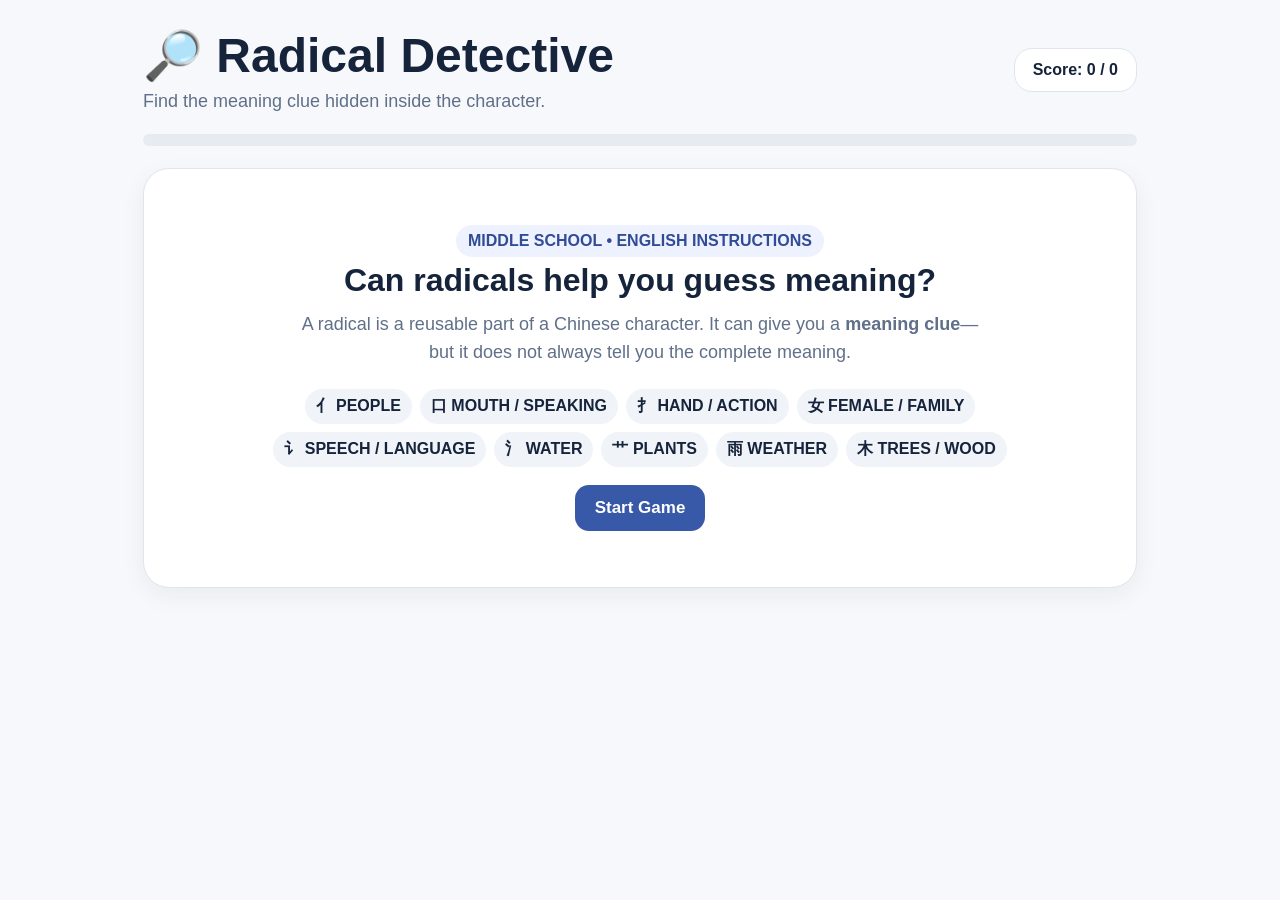
==== index.html @ db8bb7b8 "Add files via upload" ====
<!doctype html>
<html lang="en">
<head>
<meta charset="utf-8" />
<meta name="viewport" content="width=device-width,initial-scale=1" />
<title>Radical Detective: Find the Meaning Clue</title>
<style>
:root{--bg:#f7f8fb;--card:#fff;--ink:#15233b;--muted:#607089;--line:#dfe5ee;--accent:#3859a8;--good:#218c5b;--bad:#c54a4a;--gold:#d99000}
*{box-sizing:border-box} body{margin:0;font-family:Inter,"Noto Sans",Arial,sans-serif;background:var(--bg);color:var(--ink)}
.app{max-width:1050px;margin:auto;padding:28px}.top{display:flex;justify-content:space-between;gap:20px;align-items:center}.title{font-size:clamp(28px,4vw,48px);font-weight:900;margin:0}.sub{font-size:18px;color:var(--muted);margin:7px 0 0}.score{background:white;border:1px solid var(--line);border-radius:18px;padding:12px 18px;font-weight:800;white-space:nowrap}.bar{height:12px;background:#e6eaf1;border-radius:99px;margin:22px 0;overflow:hidden}.bar>div{height:100%;background:var(--accent);width:0;transition:.3s}.panel{background:var(--card);border:1px solid var(--line);border-radius:26px;padding:28px;box-shadow:0 8px 25px rgba(25,40,70,.06)}
.badge{display:inline-block;padding:7px 12px;border-radius:99px;background:#eef2ff;color:#304c96;font-weight:800}.prompt{font-size:24px;font-weight:800;margin:18px 0 8px}.radical{font-family:"Noto Sans CJK SC","PingFang SC","Microsoft YaHei",sans-serif;font-size:78px;font-weight:700;line-height:1}.meaning{font-size:24px;font-weight:900}.hint{font-size:17px;color:var(--muted);margin-top:8px}.choices{display:grid;grid-template-columns:repeat(2,1fr);gap:16px;margin-top:24px}.choice{background:#fff;border:2px solid var(--line);border-radius:20px;padding:18px;cursor:pointer;text-align:left;transition:.15s;min-height:118px}.choice:hover{transform:translateY(-2px);border-color:#9baad1}.hanzi{font-family:"Noto Sans CJK SC","PingFang SC","Microsoft YaHei",sans-serif;font-size:44px;font-weight:700}.eng{font-size:17px;color:var(--muted);margin-top:5px}.choice.correct{border-color:var(--good);background:#effaf4}.choice.wrong{border-color:var(--bad);background:#fff2f2}.feedback{min-height:74px;margin-top:18px;padding:15px 18px;border-radius:16px;background:#f4f6fa;font-size:18px;line-height:1.45}.actions{display:flex;justify-content:flex-end;margin-top:18px}.btn{border:0;border-radius:14px;padding:13px 20px;font-size:17px;font-weight:800;cursor:pointer;background:var(--accent);color:#fff}.btn:disabled{opacity:.4;cursor:not-allowed}.start{text-align:center;padding:28px}.start h2{font-size:32px;margin:5px}.start p{font-size:18px;color:var(--muted);line-height:1.55;max-width:700px;margin:12px auto 22px}.families{display:flex;flex-wrap:wrap;gap:8px;justify-content:center;margin:18px}.pill{background:#f0f3f8;padding:7px 11px;border-radius:99px;font-weight:700}.end{text-align:center}.end .big{font-size:64px;font-weight:900;color:var(--gold)}
@media(max-width:700px){.app{padding:14px}.top{align-items:flex-start;flex-direction:column}.choices{grid-template-columns:1fr}.panel{padding:20px}.radical{font-size:64px}}
</style>
</head>
<body><main class="app">
<div class="top"><div><h1 class="title">🔎 Radical Detective</h1><p class="sub">Find the meaning clue hidden inside the character.</p></div><div class="score" id="score">Score: 0 / 0</div></div>
<div class="bar"><div id="progress"></div></div>
<section class="panel" id="game"></section>
</main>
<script>
const families = [
 {r:'亻',name:'person radical',meaning:'PEOPLE',clue:'often connected with people', examples:[['你','you'],['他','he'],['们','plural marker']]},
 {r:'口',name:'mouth radical',meaning:'MOUTH / SPEAKING',clue:'often connected with the mouth, eating, drinking or speaking', examples:[['吃','eat'],['喝','drink'],['唱','sing'],['吗','question particle']]},
 {r:'扌',name:'hand radical',meaning:'HAND / ACTION',clue:'often connected with actions done by hand', examples:[['打','hit / play'],['拉','pull'],['找','look for']]},
 {r:'女',name:'woman radical',meaning:'FEMALE / FAMILY',clue:'often connected with women or female family members', examples:[['妈','mom'],['她','she'],['姐','older sister']]},
 {r:'讠',name:'speech radical',meaning:'SPEECH / LANGUAGE',clue:'often connected with speaking, words or language', examples:[['说','say / speak'],['话','speech / words'],['语','language']]},
 {r:'氵',name:'water radical',meaning:'WATER',clue:'often connected with water or liquids', examples:[['河','river'],['海','sea'],['洗','wash']]},
 {r:'艹',name:'grass radical',meaning:'PLANTS',clue:'often connected with plants or grass', examples:[['花','flower'],['草','grass'],['茶','tea']]},
 {r:'雨',name:'rain radical',meaning:'WEATHER',clue:'often connected with rain or weather', examples:[['雪','snow'],['雷','thunder'],['雾','fog']]},
 {r:'木',name:'wood radical',meaning:'TREES / WOOD',clue:'often connected with trees or wood', examples:[['林','forest'],['森','dense forest'],['树','tree']]},
 {r:'日',name:'sun radical',meaning:'SUN / DAY / TIME',clue:'often connected with the sun, day, light or time', examples:[['明','bright'],['晴','clear / sunny'],['春','spring']]},
 {r:'月',name:'body component (肉月旁)',meaning:'BODY',clue:'in many body characters, this shape comes from 肉 (flesh)', examples:[['脸','face'],['腿','leg'],['脚','foot']]},
 {r:'宀',name:'roof radical',meaning:'HOME / ROOF',clue:'often connected with a house, room or shelter', examples:[['家','home'],['室','room'],['安','safe / peaceful']]},
 {r:'门',name:'door radical',meaning:'DOOR / SPACE',clue:'often connected with doors, rooms or enclosed spaces', examples:[['问','ask'],['间','room / between'],['闻','hear / smell']]},
 {r:'目',name:'eye radical',meaning:'EYES / SEEING',clue:'often connected with eyes or seeing', examples:[['眼','eye'],['睛','eyeball / eye'],['盯','stare']]},
 {r:'衤',name:'clothing radical',meaning:'CLOTHING',clue:'often connected with clothes or dressing', examples:[['衬','lining; in 衬衫 shirt'],['裤','trousers'],['袖','sleeve']]},
 {r:'礻',name:'spirit radical',meaning:'RITUAL / BLESSING',clue:'often connected with ritual, worship or blessing', examples:[['礼','ritual / courtesy'],['祝','wish / bless'],['福','good fortune']]},
 {r:'纟',name:'silk radical',meaning:'THREAD / TEXTILE',clue:'often connected with thread, silk, textiles or connection', examples:[['红','red'],['线','line / thread'],['纸','paper']]}
];
let questions=[]; let i=0, correct=0, answered=false;
const $=s=>document.querySelector(s);
function shuffle(a){return [...a].sort(()=>Math.random()-.5)}
function makeQuestions(){
 let q=[];
 families.forEach(f=>{
   const right=f.examples[Math.floor(Math.random()*f.examples.length)];
   const wrong=shuffle(families.filter(x=>x!==f)).slice(0,3).map(x=>x.examples[Math.floor(Math.random()*x.examples.length)]);
   q.push({type:'find',f,right,opts:shuffle([right,...wrong])});
 });
 return shuffle(q).slice(0,12);
}
function start(){questions=makeQuestions();i=0;correct=0;render()}
function intro(){
 $('#game').innerHTML=`<div class="start"><span class="badge">MIDDLE SCHOOL • ENGLISH INSTRUCTIONS</span><h2>Can radicals help you guess meaning?</h2><p>A radical is a reusable part of a Chinese character. It can give you a <b>meaning clue</b>—but it does not always tell you the complete meaning.</p><div class="families">${families.slice(0,9).map(f=>`<span class="pill"><b>${f.r}</b> ${f.meaning}</span>`).join('')}</div><button class="btn" onclick="start()">Start Game</button></div>`;
 $('#score').textContent='Score: 0 / 0'; $('#progress').style.width='0%';
}
function render(){answered=false; const q=questions[i]; $('#progress').style.width=`${i/questions.length*100}%`; $('#score').textContent=`Score: ${correct} / ${i}`;
 $('#game').innerHTML=`<span class="badge">Question ${i+1} of ${questions.length}</span><div class="prompt">Which character is most likely related to this meaning clue?</div><div style="display:flex;gap:22px;align-items:center;margin-top:18px"><div class="radical">${q.f.r}</div><div><div class="meaning">${q.f.meaning}</div><div class="hint">${q.f.name} • ${q.f.clue}</div></div></div><div class="choices">${q.opts.map((o,n)=>`<button class="choice" onclick="pick(${n})"><div class="hanzi">${o[0]}</div><div class="eng">${o[1]}</div></button>`).join('')}</div><div class="feedback" id="fb">Choose one character. Use the radical as your evidence.</div><div class="actions"><button class="btn" id="next" onclick="next()" disabled>Next →</button></div>`;
}
function pick(n){if(answered)return;answered=true; const q=questions[i], picked=q.opts[n], ok=picked[0]===q.right[0]; if(ok)correct++;
 document.querySelectorAll('.choice').forEach((b,j)=>{if(q.opts[j][0]===q.right[0])b.classList.add('correct'); else if(j===n)b.classList.add('wrong')});
 $('#fb').innerHTML= ok ? `✅ <b>Correct!</b> <span class="hanzi" style="font-size:28px">${q.right[0]}</span> contains <b>${q.f.r}</b>. This gives a clue about <b>${q.f.meaning.toLowerCase()}</b>.` : `💡 <b>Good try.</b> Look for <b>${q.f.r}</b>. The answer is <span class="hanzi" style="font-size:28px">${q.right[0]}</span> (${q.right[1]}). The radical gives us a meaning clue.`;
 $('#next').disabled=false; $('#score').textContent=`Score: ${correct} / ${i+1}`;
}
function next(){i++; if(i>=questions.length)return finish(); render()}
function finish(){ $('#progress').style.width='100%'; $('#game').innerHTML=`<div class="end"><span class="badge">MISSION COMPLETE</span><div class="big">${correct}/${questions.length}</div><h2>Radical Detective!</h2><p class="sub">Remember: a radical gives a <b>clue</b>, not the complete meaning.</p><p style="font-size:21px"><b>Look → Find the radical → Think about its meaning → Make a smart guess</b></p><button class="btn" onclick="start()">Play Again</button></div>` }
intro();
</script></body></html>
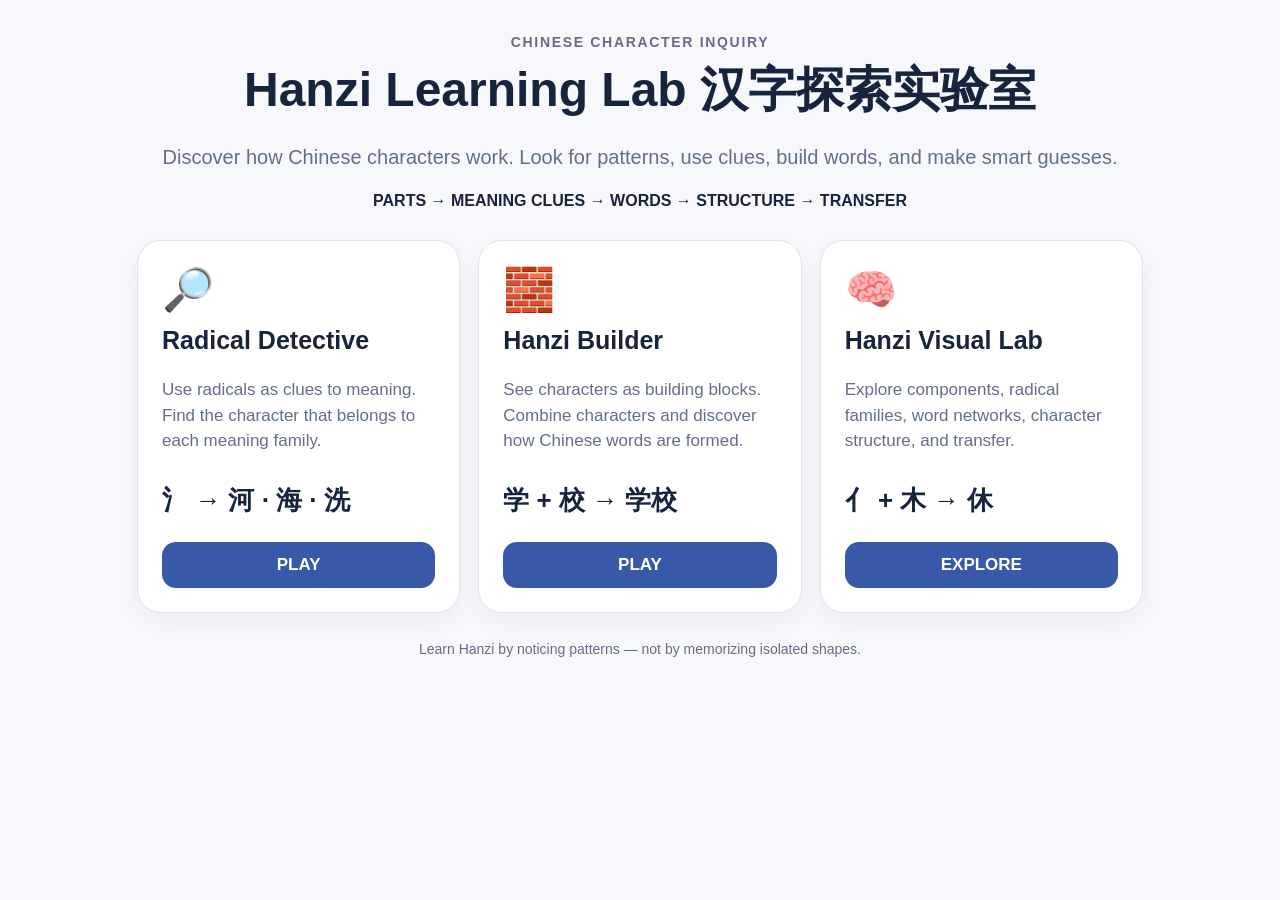
==== commit 77099476: "Add files via upload" ====
--- a/index.html
+++ b/index.html
@@ -1,68 +1,22 @@
 <!doctype html>
-<html lang="en">
-<head>
-<meta charset="utf-8" />
-<meta name="viewport" content="width=device-width,initial-scale=1" />
-<title>Radical Detective: Find the Meaning Clue</title>
+<html lang="en"><head><meta charset="utf-8"><meta name="viewport" content="width=device-width,initial-scale=1">
+<title>Hanzi Learning Lab</title>
 <style>
-:root{--bg:#f7f8fb;--card:#fff;--ink:#15233b;--muted:#607089;--line:#dfe5ee;--accent:#3859a8;--good:#218c5b;--bad:#c54a4a;--gold:#d99000}
-*{box-sizing:border-box} body{margin:0;font-family:Inter,"Noto Sans",Arial,sans-serif;background:var(--bg);color:var(--ink)}
-.app{max-width:1050px;margin:auto;padding:28px}.top{display:flex;justify-content:space-between;gap:20px;align-items:center}.title{font-size:clamp(28px,4vw,48px);font-weight:900;margin:0}.sub{font-size:18px;color:var(--muted);margin:7px 0 0}.score{background:white;border:1px solid var(--line);border-radius:18px;padding:12px 18px;font-weight:800;white-space:nowrap}.bar{height:12px;background:#e6eaf1;border-radius:99px;margin:22px 0;overflow:hidden}.bar>div{height:100%;background:var(--accent);width:0;transition:.3s}.panel{background:var(--card);border:1px solid var(--line);border-radius:26px;padding:28px;box-shadow:0 8px 25px rgba(25,40,70,.06)}
-.badge{display:inline-block;padding:7px 12px;border-radius:99px;background:#eef2ff;color:#304c96;font-weight:800}.prompt{font-size:24px;font-weight:800;margin:18px 0 8px}.radical{font-family:"Noto Sans CJK SC","PingFang SC","Microsoft YaHei",sans-serif;font-size:78px;font-weight:700;line-height:1}.meaning{font-size:24px;font-weight:900}.hint{font-size:17px;color:var(--muted);margin-top:8px}.choices{display:grid;grid-template-columns:repeat(2,1fr);gap:16px;margin-top:24px}.choice{background:#fff;border:2px solid var(--line);border-radius:20px;padding:18px;cursor:pointer;text-align:left;transition:.15s;min-height:118px}.choice:hover{transform:translateY(-2px);border-color:#9baad1}.hanzi{font-family:"Noto Sans CJK SC","PingFang SC","Microsoft YaHei",sans-serif;font-size:44px;font-weight:700}.eng{font-size:17px;color:var(--muted);margin-top:5px}.choice.correct{border-color:var(--good);background:#effaf4}.choice.wrong{border-color:var(--bad);background:#fff2f2}.feedback{min-height:74px;margin-top:18px;padding:15px 18px;border-radius:16px;background:#f4f6fa;font-size:18px;line-height:1.45}.actions{display:flex;justify-content:flex-end;margin-top:18px}.btn{border:0;border-radius:14px;padding:13px 20px;font-size:17px;font-weight:800;cursor:pointer;background:var(--accent);color:#fff}.btn:disabled{opacity:.4;cursor:not-allowed}.start{text-align:center;padding:28px}.start h2{font-size:32px;margin:5px}.start p{font-size:18px;color:var(--muted);line-height:1.55;max-width:700px;margin:12px auto 22px}.families{display:flex;flex-wrap:wrap;gap:8px;justify-content:center;margin:18px}.pill{background:#f0f3f8;padding:7px 11px;border-radius:99px;font-weight:700}.end{text-align:center}.end .big{font-size:64px;font-weight:900;color:var(--gold)}
-@media(max-width:700px){.app{padding:14px}.top{align-items:flex-start;flex-direction:column}.choices{grid-template-columns:1fr}.panel{padding:20px}.radical{font-size:64px}}
-</style>
-</head>
-<body><main class="app">
-<div class="top"><div><h1 class="title">🔎 Radical Detective</h1><p class="sub">Find the meaning clue hidden inside the character.</p></div><div class="score" id="score">Score: 0 / 0</div></div>
-<div class="bar"><div id="progress"></div></div>
-<section class="panel" id="game"></section>
-</main>
-<script>
-const families = [
- {r:'亻',name:'person radical',meaning:'PEOPLE',clue:'often connected with people', examples:[['你','you'],['他','he'],['们','plural marker']]},
- {r:'口',name:'mouth radical',meaning:'MOUTH / SPEAKING',clue:'often connected with the mouth, eating, drinking or speaking', examples:[['吃','eat'],['喝','drink'],['唱','sing'],['吗','question particle']]},
- {r:'扌',name:'hand radical',meaning:'HAND / ACTION',clue:'often connected with actions done by hand', examples:[['打','hit / play'],['拉','pull'],['找','look for']]},
- {r:'女',name:'woman radical',meaning:'FEMALE / FAMILY',clue:'often connected with women or female family members', examples:[['妈','mom'],['她','she'],['姐','older sister']]},
- {r:'讠',name:'speech radical',meaning:'SPEECH / LANGUAGE',clue:'often connected with speaking, words or language', examples:[['说','say / speak'],['话','speech / words'],['语','language']]},
- {r:'氵',name:'water radical',meaning:'WATER',clue:'often connected with water or liquids', examples:[['河','river'],['海','sea'],['洗','wash']]},
- {r:'艹',name:'grass radical',meaning:'PLANTS',clue:'often connected with plants or grass', examples:[['花','flower'],['草','grass'],['茶','tea']]},
- {r:'雨',name:'rain radical',meaning:'WEATHER',clue:'often connected with rain or weather', examples:[['雪','snow'],['雷','thunder'],['雾','fog']]},
- {r:'木',name:'wood radical',meaning:'TREES / WOOD',clue:'often connected with trees or wood', examples:[['林','forest'],['森','dense forest'],['树','tree']]},
- {r:'日',name:'sun radical',meaning:'SUN / DAY / TIME',clue:'often connected with the sun, day, light or time', examples:[['明','bright'],['晴','clear / sunny'],['春','spring']]},
- {r:'月',name:'body component (肉月旁)',meaning:'BODY',clue:'in many body characters, this shape comes from 肉 (flesh)', examples:[['脸','face'],['腿','leg'],['脚','foot']]},
- {r:'宀',name:'roof radical',meaning:'HOME / ROOF',clue:'often connected with a house, room or shelter', examples:[['家','home'],['室','room'],['安','safe / peaceful']]},
- {r:'门',name:'door radical',meaning:'DOOR / SPACE',clue:'often connected with doors, rooms or enclosed spaces', examples:[['问','ask'],['间','room / between'],['闻','hear / smell']]},
- {r:'目',name:'eye radical',meaning:'EYES / SEEING',clue:'often connected with eyes or seeing', examples:[['眼','eye'],['睛','eyeball / eye'],['盯','stare']]},
- {r:'衤',name:'clothing radical',meaning:'CLOTHING',clue:'often connected with clothes or dressing', examples:[['衬','lining; in 衬衫 shirt'],['裤','trousers'],['袖','sleeve']]},
- {r:'礻',name:'spirit radical',meaning:'RITUAL / BLESSING',clue:'often connected with ritual, worship or blessing', examples:[['礼','ritual / courtesy'],['祝','wish / bless'],['福','good fortune']]},
- {r:'纟',name:'silk radical',meaning:'THREAD / TEXTILE',clue:'often connected with thread, silk, textiles or connection', examples:[['红','red'],['线','line / thread'],['纸','paper']]}
-];
-let questions=[]; let i=0, correct=0, answered=false;
-const $=s=>document.querySelector(s);
-function shuffle(a){return [...a].sort(()=>Math.random()-.5)}
-function makeQuestions(){
- let q=[];
- families.forEach(f=>{
-   const right=f.examples[Math.floor(Math.random()*f.examples.length)];
-   const wrong=shuffle(families.filter(x=>x!==f)).slice(0,3).map(x=>x.examples[Math.floor(Math.random()*x.examples.length)]);
-   q.push({type:'find',f,right,opts:shuffle([right,...wrong])});
- });
- return shuffle(q).slice(0,12);
-}
-function start(){questions=makeQuestions();i=0;correct=0;render()}
-function intro(){
- $('#game').innerHTML=`<div class="start"><span class="badge">MIDDLE SCHOOL • ENGLISH INSTRUCTIONS</span><h2>Can radicals help you guess meaning?</h2><p>A radical is a reusable part of a Chinese character. It can give you a <b>meaning clue</b>—but it does not always tell you the complete meaning.</p><div class="families">${families.slice(0,9).map(f=>`<span class="pill"><b>${f.r}</b> ${f.meaning}</span>`).join('')}</div><button class="btn" onclick="start()">Start Game</button></div>`;
- $('#score').textContent='Score: 0 / 0'; $('#progress').style.width='0%';
-}
-function render(){answered=false; const q=questions[i]; $('#progress').style.width=`${i/questions.length*100}%`; $('#score').textContent=`Score: ${correct} / ${i}`;
- $('#game').innerHTML=`<span class="badge">Question ${i+1} of ${questions.length}</span><div class="prompt">Which character is most likely related to this meaning clue?</div><div style="display:flex;gap:22px;align-items:center;margin-top:18px"><div class="radical">${q.f.r}</div><div><div class="meaning">${q.f.meaning}</div><div class="hint">${q.f.name} • ${q.f.clue}</div></div></div><div class="choices">${q.opts.map((o,n)=>`<button class="choice" onclick="pick(${n})"><div class="hanzi">${o[0]}</div><div class="eng">${o[1]}</div></button>`).join('')}</div><div class="feedback" id="fb">Choose one character. Use the radical as your evidence.</div><div class="actions"><button class="btn" id="next" onclick="next()" disabled>Next →</button></div>`;
-}
-function pick(n){if(answered)return;answered=true; const q=questions[i], picked=q.opts[n], ok=picked[0]===q.right[0]; if(ok)correct++;
- document.querySelectorAll('.choice').forEach((b,j)=>{if(q.opts[j][0]===q.right[0])b.classList.add('correct'); else if(j===n)b.classList.add('wrong')});
- $('#fb').innerHTML= ok ? `✅ <b>Correct!</b> <span class="hanzi" style="font-size:28px">${q.right[0]}</span> contains <b>${q.f.r}</b>. This gives a clue about <b>${q.f.meaning.toLowerCase()}</b>.` : `💡 <b>Good try.</b> Look for <b>${q.f.r}</b>. The answer is <span class="hanzi" style="font-size:28px">${q.right[0]}</span> (${q.right[1]}). The radical gives us a meaning clue.`;
- $('#next').disabled=false; $('#score').textContent=`Score: ${correct} / ${i+1}`;
-}
-function next(){i++; if(i>=questions.length)return finish(); render()}
-function finish(){ $('#progress').style.width='100%'; $('#game').innerHTML=`<div class="end"><span class="badge">MISSION COMPLETE</span><div class="big">${correct}/${questions.length}</div><h2>Radical Detective!</h2><p class="sub">Remember: a radical gives a <b>clue</b>, not the complete meaning.</p><p style="font-size:21px"><b>Look → Find the radical → Think about its meaning → Make a smart guess</b></p><button class="btn" onclick="start()">Play Again</button></div>` }
-intro();
-</script></body></html>+*{box-sizing:border-box}body{margin:0;background:#f7f8fb;color:#17243d;font-family:Arial,"Noto Sans",sans-serif}
+.wrap{max-width:1050px;margin:auto;padding:34px 22px}.hero{text-align:center;margin-bottom:30px}
+.kicker{font-size:14px;font-weight:900;letter-spacing:.12em;color:#607089}.hero h1{font-size:48px;margin:8px 0}.cn{font-family:"PingFang SC","Microsoft YaHei",sans-serif}
+.hero p{font-size:20px;color:#607089;line-height:1.5}.path{font-weight:800;margin-top:14px}
+.grid{display:grid;grid-template-columns:repeat(3,1fr);gap:18px}.card{background:white;border:1px solid #dfe5ee;border-radius:24px;padding:24px;box-shadow:0 8px 24px #17243d0d;display:flex;flex-direction:column}
+.icon{font-size:42px}.card h2{font-size:25px;margin:12px 0 5px}.card p{color:#607089;font-size:17px;line-height:1.5;flex:1}.example{font-size:26px;font-weight:800;margin:12px 0}.btn{display:block;text-align:center;text-decoration:none;background:#3859a8;color:white;border-radius:14px;padding:13px 16px;font-size:17px;font-weight:900;margin-top:12px}
+.footer{text-align:center;color:#607089;margin-top:28px;font-size:14px}
+@media(max-width:800px){.grid{grid-template-columns:1fr}.hero h1{font-size:38px}}
+</style></head>
+<body><main class="wrap"><section class="hero"><div class="kicker">CHINESE CHARACTER INQUIRY</div>
+<h1>Hanzi Learning Lab <span class="cn">汉字探索实验室</span></h1>
+<p>Discover how Chinese characters work. Look for patterns, use clues, build words, and make smart guesses.</p>
+<div class="path">PARTS → MEANING CLUES → WORDS → STRUCTURE → TRANSFER</div></section>
+<section class="grid">
+<article class="card"><div class="icon">🔎</div><h2>Radical Detective</h2><p>Use radicals as clues to meaning. Find the character that belongs to each meaning family.</p><div class="example cn">氵 → 河 · 海 · 洗</div><a class="btn" href="radical-detective.html">PLAY</a></article>
+<article class="card"><div class="icon">🧱</div><h2>Hanzi Builder</h2><p>See characters as building blocks. Combine characters and discover how Chinese words are formed.</p><div class="example cn">学 + 校 → 学校</div><a class="btn" href="hanzi-builder.html">PLAY</a></article>
+<article class="card"><div class="icon">🧠</div><h2>Hanzi Visual Lab</h2><p>Explore components, radical families, word networks, character structure, and transfer.</p><div class="example cn">亻 + 木 → 休</div><a class="btn" href="hanzi-visual-lab.html">EXPLORE</a></article>
+</section><div class="footer">Learn Hanzi by noticing patterns — not by memorizing isolated shapes.</div></main></body></html>
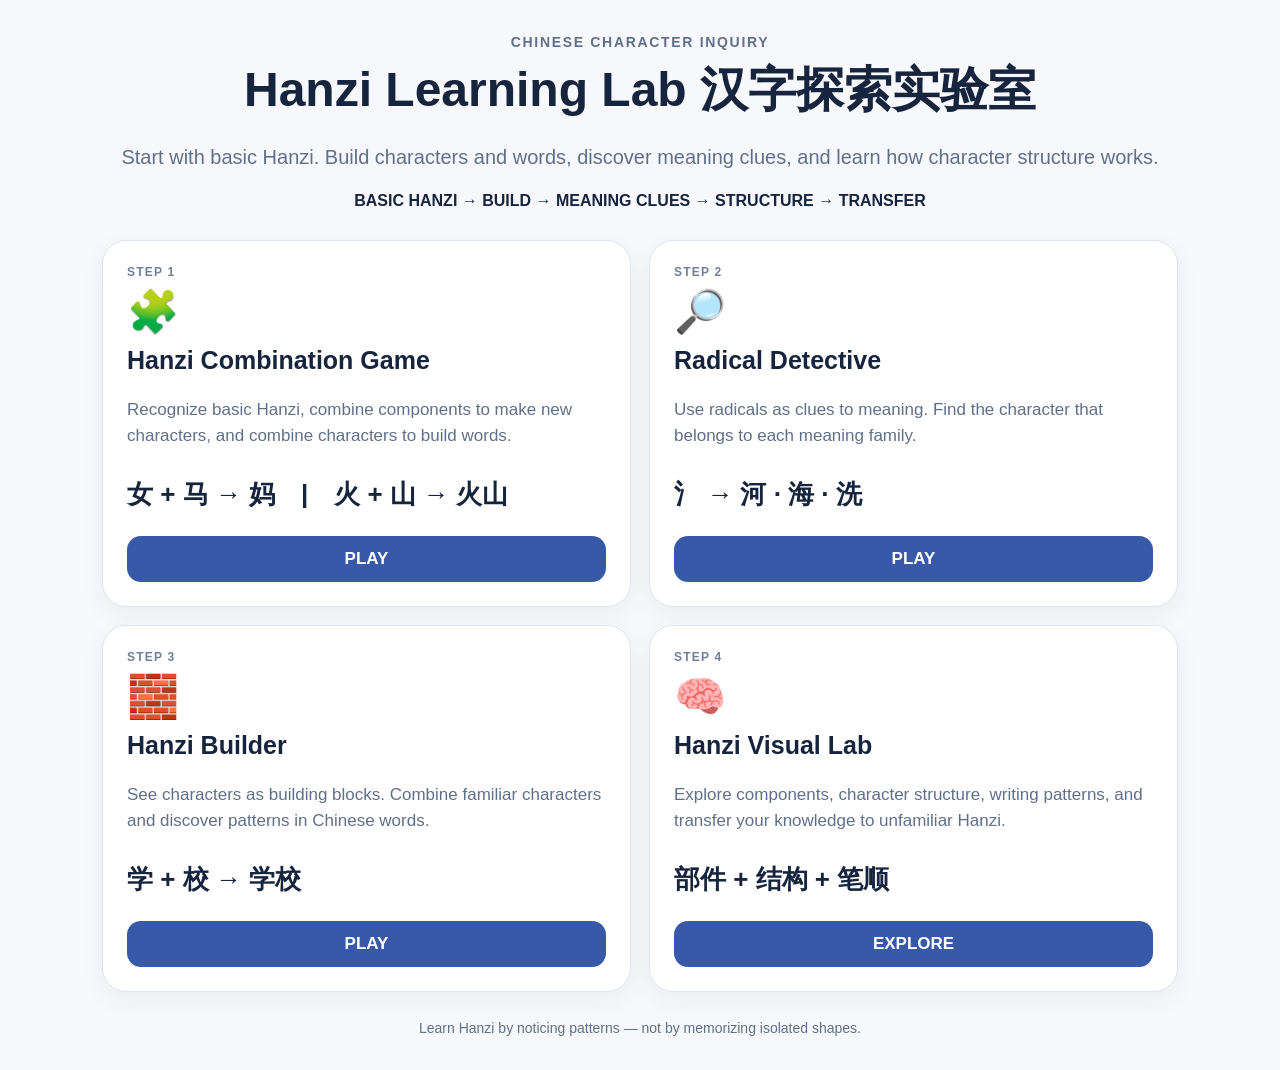
==== commit edbfd384: "Add files via upload" ====
--- a/index.html
+++ b/index.html
@@ -3,20 +3,21 @@
 <title>Hanzi Learning Lab</title>
 <style>
 *{box-sizing:border-box}body{margin:0;background:#f7f8fb;color:#17243d;font-family:Arial,"Noto Sans",sans-serif}
-.wrap{max-width:1050px;margin:auto;padding:34px 22px}.hero{text-align:center;margin-bottom:30px}
+.wrap{max-width:1120px;margin:auto;padding:34px 22px}.hero{text-align:center;margin-bottom:30px}
 .kicker{font-size:14px;font-weight:900;letter-spacing:.12em;color:#607089}.hero h1{font-size:48px;margin:8px 0}.cn{font-family:"PingFang SC","Microsoft YaHei",sans-serif}
 .hero p{font-size:20px;color:#607089;line-height:1.5}.path{font-weight:800;margin-top:14px}
-.grid{display:grid;grid-template-columns:repeat(3,1fr);gap:18px}.card{background:white;border:1px solid #dfe5ee;border-radius:24px;padding:24px;box-shadow:0 8px 24px #17243d0d;display:flex;flex-direction:column}
-.icon{font-size:42px}.card h2{font-size:25px;margin:12px 0 5px}.card p{color:#607089;font-size:17px;line-height:1.5;flex:1}.example{font-size:26px;font-weight:800;margin:12px 0}.btn{display:block;text-align:center;text-decoration:none;background:#3859a8;color:white;border-radius:14px;padding:13px 16px;font-size:17px;font-weight:900;margin-top:12px}
+.grid{display:grid;grid-template-columns:repeat(2,1fr);gap:18px}.card{background:white;border:1px solid #dfe5ee;border-radius:24px;padding:24px;box-shadow:0 8px 24px #17243d0d;display:flex;flex-direction:column}
+.step{font-size:12px;font-weight:900;letter-spacing:.1em;color:#718099}.icon{font-size:42px;margin-top:8px}.card h2{font-size:25px;margin:10px 0 5px}.card p{color:#607089;font-size:17px;line-height:1.5;flex:1}.example{font-size:26px;font-weight:800;margin:12px 0}.btn{display:block;text-align:center;text-decoration:none;background:#3859a8;color:white;border-radius:14px;padding:13px 16px;font-size:17px;font-weight:900;margin-top:12px}
 .footer{text-align:center;color:#607089;margin-top:28px;font-size:14px}
 @media(max-width:800px){.grid{grid-template-columns:1fr}.hero h1{font-size:38px}}
 </style></head>
 <body><main class="wrap"><section class="hero"><div class="kicker">CHINESE CHARACTER INQUIRY</div>
 <h1>Hanzi Learning Lab <span class="cn">汉字探索实验室</span></h1>
-<p>Discover how Chinese characters work. Look for patterns, use clues, build words, and make smart guesses.</p>
-<div class="path">PARTS → MEANING CLUES → WORDS → STRUCTURE → TRANSFER</div></section>
+<p>Start with basic Hanzi. Build characters and words, discover meaning clues, and learn how character structure works.</p>
+<div class="path">BASIC HANZI → BUILD → MEANING CLUES → STRUCTURE → TRANSFER</div></section>
 <section class="grid">
-<article class="card"><div class="icon">🔎</div><h2>Radical Detective</h2><p>Use radicals as clues to meaning. Find the character that belongs to each meaning family.</p><div class="example cn">氵 → 河 · 海 · 洗</div><a class="btn" href="radical-detective.html">PLAY</a></article>
-<article class="card"><div class="icon">🧱</div><h2>Hanzi Builder</h2><p>See characters as building blocks. Combine characters and discover how Chinese words are formed.</p><div class="example cn">学 + 校 → 学校</div><a class="btn" href="hanzi-builder.html">PLAY</a></article>
-<article class="card"><div class="icon">🧠</div><h2>Hanzi Visual Lab</h2><p>Explore components, radical families, word networks, character structure, and transfer.</p><div class="example cn">亻 + 木 → 休</div><a class="btn" href="hanzi-visual-lab.html">EXPLORE</a></article>
+<article class="card"><div class="step">STEP 1</div><div class="icon">🧩</div><h2>Hanzi Combination Game</h2><p>Recognize basic Hanzi, combine components to make new characters, and combine characters to build words.</p><div class="example cn">女 + 马 → 妈　|　火 + 山 → 火山</div><a class="btn" href="hanzi-combination-game.html">PLAY</a></article>
+<article class="card"><div class="step">STEP 2</div><div class="icon">🔎</div><h2>Radical Detective</h2><p>Use radicals as clues to meaning. Find the character that belongs to each meaning family.</p><div class="example cn">氵 → 河 · 海 · 洗</div><a class="btn" href="radical-detective.html">PLAY</a></article>
+<article class="card"><div class="step">STEP 3</div><div class="icon">🧱</div><h2>Hanzi Builder</h2><p>See characters as building blocks. Combine familiar characters and discover patterns in Chinese words.</p><div class="example cn">学 + 校 → 学校</div><a class="btn" href="hanzi-builder.html">PLAY</a></article>
+<article class="card"><div class="step">STEP 4</div><div class="icon">🧠</div><h2>Hanzi Visual Lab</h2><p>Explore components, character structure, writing patterns, and transfer your knowledge to unfamiliar Hanzi.</p><div class="example cn">部件 + 结构 + 笔顺</div><a class="btn" href="hanzi-visual-lab.html">EXPLORE</a></article>
 </section><div class="footer">Learn Hanzi by noticing patterns — not by memorizing isolated shapes.</div></main></body></html>
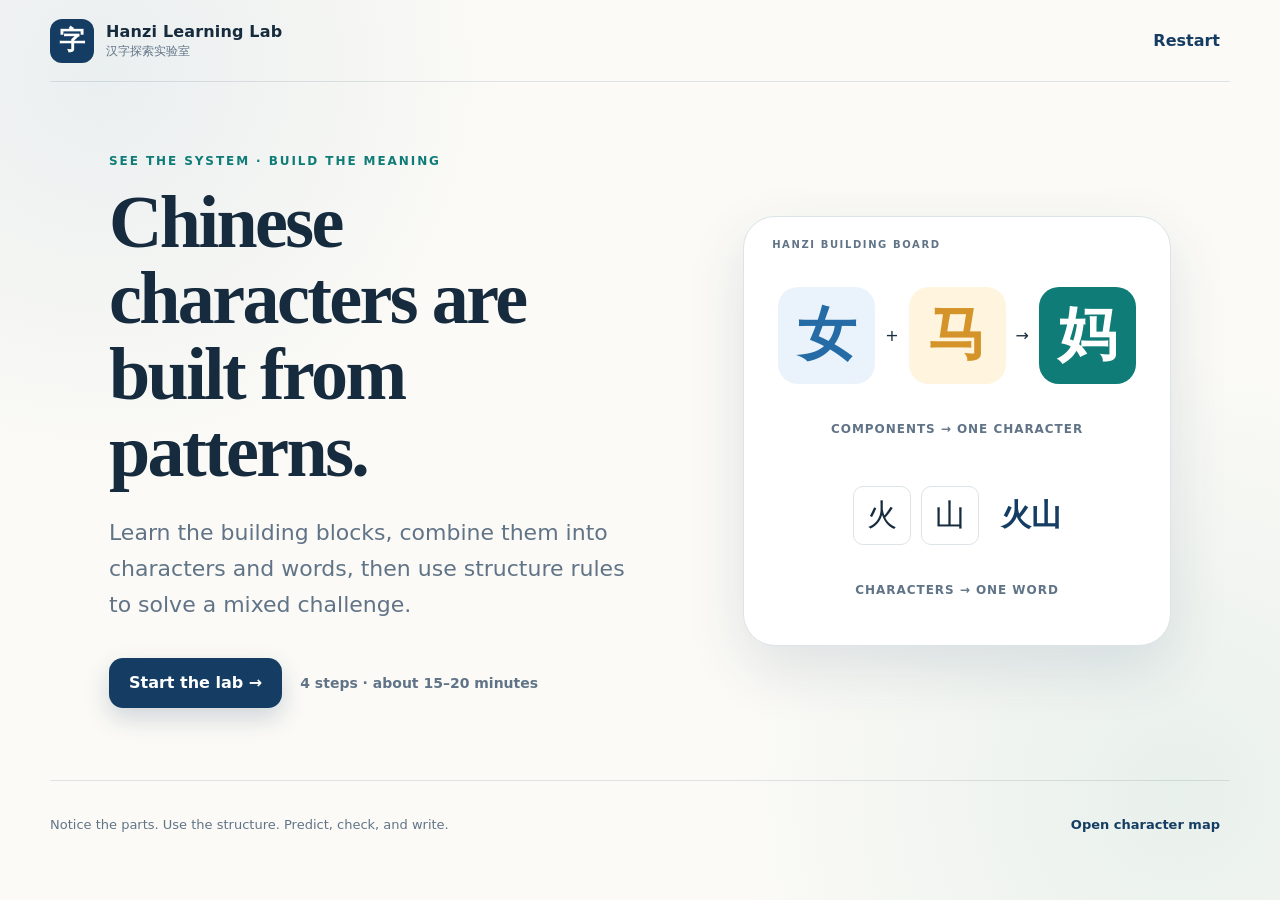
==== commit 806633e0: "Deploy completed Hanzi Learning Lab" ====
--- a/index.html
+++ b/index.html
@@ -1,23 +1,127 @@
 <!doctype html>
-<html lang="en"><head><meta charset="utf-8"><meta name="viewport" content="width=device-width,initial-scale=1">
-<title>Hanzi Learning Lab</title>
-<style>
-*{box-sizing:border-box}body{margin:0;background:#f7f8fb;color:#17243d;font-family:Arial,"Noto Sans",sans-serif}
-.wrap{max-width:1120px;margin:auto;padding:34px 22px}.hero{text-align:center;margin-bottom:30px}
-.kicker{font-size:14px;font-weight:900;letter-spacing:.12em;color:#607089}.hero h1{font-size:48px;margin:8px 0}.cn{font-family:"PingFang SC","Microsoft YaHei",sans-serif}
-.hero p{font-size:20px;color:#607089;line-height:1.5}.path{font-weight:800;margin-top:14px}
-.grid{display:grid;grid-template-columns:repeat(2,1fr);gap:18px}.card{background:white;border:1px solid #dfe5ee;border-radius:24px;padding:24px;box-shadow:0 8px 24px #17243d0d;display:flex;flex-direction:column}
-.step{font-size:12px;font-weight:900;letter-spacing:.1em;color:#718099}.icon{font-size:42px;margin-top:8px}.card h2{font-size:25px;margin:10px 0 5px}.card p{color:#607089;font-size:17px;line-height:1.5;flex:1}.example{font-size:26px;font-weight:800;margin:12px 0}.btn{display:block;text-align:center;text-decoration:none;background:#3859a8;color:white;border-radius:14px;padding:13px 16px;font-size:17px;font-weight:900;margin-top:12px}
-.footer{text-align:center;color:#607089;margin-top:28px;font-size:14px}
-@media(max-width:800px){.grid{grid-template-columns:1fr}.hero h1{font-size:38px}}
-</style></head>
-<body><main class="wrap"><section class="hero"><div class="kicker">CHINESE CHARACTER INQUIRY</div>
-<h1>Hanzi Learning Lab <span class="cn">汉字探索实验室</span></h1>
-<p>Start with basic Hanzi. Build characters and words, discover meaning clues, and learn how character structure works.</p>
-<div class="path">BASIC HANZI → BUILD → MEANING CLUES → STRUCTURE → TRANSFER</div></section>
-<section class="grid">
-<article class="card"><div class="step">STEP 1</div><div class="icon">🧩</div><h2>Hanzi Combination Game</h2><p>Recognize basic Hanzi, combine components to make new characters, and combine characters to build words.</p><div class="example cn">女 + 马 → 妈　|　火 + 山 → 火山</div><a class="btn" href="hanzi-combination-game.html">PLAY</a></article>
-<article class="card"><div class="step">STEP 2</div><div class="icon">🔎</div><h2>Radical Detective</h2><p>Use radicals as clues to meaning. Find the character that belongs to each meaning family.</p><div class="example cn">氵 → 河 · 海 · 洗</div><a class="btn" href="radical-detective.html">PLAY</a></article>
-<article class="card"><div class="step">STEP 3</div><div class="icon">🧱</div><h2>Hanzi Builder</h2><p>See characters as building blocks. Combine familiar characters and discover patterns in Chinese words.</p><div class="example cn">学 + 校 → 学校</div><a class="btn" href="hanzi-builder.html">PLAY</a></article>
-<article class="card"><div class="step">STEP 4</div><div class="icon">🧠</div><h2>Hanzi Visual Lab</h2><p>Explore components, character structure, writing patterns, and transfer your knowledge to unfamiliar Hanzi.</p><div class="example cn">部件 + 结构 + 笔顺</div><a class="btn" href="hanzi-visual-lab.html">EXPLORE</a></article>
-</section><div class="footer">Learn Hanzi by noticing patterns — not by memorizing isolated shapes.</div></main></body></html>+<html lang="en">
+<head>
+  <meta charset="utf-8">
+  <meta name="viewport" content="width=device-width, initial-scale=1">
+  <meta name="theme-color" content="#153d63">
+  <meta name="description" content="An interactive Chinese character learning game for recognizing, building, and writing Hanzi.">
+  <title>Hanzi Learning Lab · 汉字探索实验室</title>
+  <link rel="stylesheet" href="styles.css">
+</head>
+<body>
+  <div class="page-shell">
+    <header class="site-header">
+      <a class="brand" href="#" aria-label="Hanzi Learning Lab home">
+        <span class="brand-mark" aria-hidden="true">字</span>
+        <span><strong>Hanzi Learning Lab</strong><small>汉字探索实验室</small></span>
+      </a>
+      <button class="quiet-button" id="restartButton" type="button">Restart</button>
+    </header>
+
+    <main>
+      <section class="hero" id="introScreen" aria-labelledby="heroTitle">
+        <div class="hero-copy">
+          <p class="eyebrow">SEE THE SYSTEM · BUILD THE MEANING</p>
+          <h1 id="heroTitle">Chinese characters are built from patterns.</h1>
+          <p class="hero-text">Learn the building blocks, combine them into characters and words, then use structure rules to solve a mixed challenge.</p>
+          <div class="hero-actions">
+            <button class="primary-button" id="startButton" type="button">Start the lab <span aria-hidden="true">→</span></button>
+            <span class="time-note">4 steps · about 15–20 minutes</span>
+          </div>
+        </div>
+        <div class="hero-visual" aria-label="Character combination examples">
+          <div class="tile tile-a">女</div><span>+</span><div class="tile tile-b">马</div><span>→</span><div class="tile tile-result">妈</div>
+          <div class="visual-caption">components → one character</div>
+          <div class="word-example"><span>火</span><span>山</span><strong>火山</strong></div>
+          <div class="visual-caption">characters → one word</div>
+        </div>
+      </section>
+
+      <section class="game-shell is-hidden" id="gameScreen" aria-live="polite">
+        <nav class="stepper" aria-label="Learning steps">
+          <button class="step-tab" data-step="0" type="button"><span>1</span><b>Meanings</b></button>
+          <button class="step-tab" data-step="1" type="button"><span>2</span><b>Build</b></button>
+          <button class="step-tab" data-step="2" type="button"><span>3</span><b>Write</b></button>
+          <button class="step-tab" data-step="3" type="button"><span>4</span><b>Challenge</b></button>
+        </nav>
+
+        <div class="progress-row">
+          <div>
+            <span class="progress-label" id="stageLabel">STEP 1 OF 4</span>
+            <strong id="screenCount">1 / 1</strong>
+          </div>
+          <div class="progress-track" role="progressbar" aria-label="Course progress" aria-valuemin="0" aria-valuemax="100" aria-valuenow="0">
+            <div class="progress-fill" id="progressFill"></div>
+          </div>
+          <span class="mastery-count" id="masteryCount">0 mastered</span>
+        </div>
+
+        <article class="learning-card" id="learningCard"></article>
+
+        <div class="navigation-row">
+          <button class="secondary-button" id="backButton" type="button"><span aria-hidden="true">←</span> Back</button>
+          <div class="gate-message" id="gateMessage" role="status"></div>
+          <button class="primary-button" id="nextButton" type="button">Next <span aria-hidden="true">→</span></button>
+        </div>
+      </section>
+
+      <section class="finish-screen is-hidden" id="finishScreen" aria-labelledby="finishTitle">
+        <div class="completion-seal" aria-hidden="true">成</div>
+        <p class="eyebrow">LAB COMPLETE</p>
+        <h2 id="finishTitle">You can see how Hanzi works.</h2>
+        <p id="finishSummary"></p>
+        <div class="result-card" id="resultCard"></div>
+        <div class="takeaway-grid">
+          <div><span>COMPONENTS</span><strong>女 + 马 → 妈</strong><p>Parts fit inside one character square.</p></div>
+          <div><span>CHARACTERS</span><strong>火 + 山 → 火山</strong><p>Complete characters stay separate to form a word.</p></div>
+          <div><span>WRITING</span><strong>结构 → 笔顺</strong><p>Structure helps you predict a sensible writing path.</p></div>
+        </div>
+        <div class="finish-actions">
+          <button class="primary-button" id="submitResultButton" type="button">Submit result</button>
+          <button class="primary-button" id="playAgainButton" type="button">Play again</button>
+          <button class="secondary-button" id="reviewButton" type="button">Review the character map</button>
+        </div>
+        <p class="submission-status" id="submissionStatus" role="status"></p>
+      </section>
+
+      <dialog class="student-dialog" id="studentDialog">
+        <form method="dialog" id="studentForm">
+          <p class="eyebrow">BEFORE YOU START</p>
+          <h2>Who is playing?</h2>
+          <p class="form-note">Use your classroom nickname. Do not enter your full name, email, or student number.</p>
+          <label for="nicknameInput">Nickname</label>
+          <input id="nicknameInput" name="nickname" type="text" maxlength="24" autocomplete="off" required placeholder="e.g. Panda7">
+          <label for="classInput">Class</label>
+          <select id="classInput" name="className" required>
+            <option value="">Choose your class</option>
+            <option>Grade 8</option>
+            <option>Grade 9</option>
+            <option>Grade 10</option>
+            <option>Grade 11</option>
+            <option>IB DP1</option>
+            <option>Other</option>
+          </select>
+          <p class="form-error" id="studentFormError" role="alert"></p>
+          <div class="dialog-actions"><button class="secondary-button" id="cancelStudent" type="button">Cancel</button><button class="primary-button" type="submit">Start the lab →</button></div>
+        </form>
+      </dialog>
+
+      <dialog class="reference-dialog" id="referenceDialog">
+        <div class="dialog-heading"><div><p class="eyebrow">QUICK REFERENCE</p><h2>Character map</h2></div><button class="icon-button" id="closeReference" aria-label="Close reference" type="button">×</button></div>
+        <div class="reference-columns">
+          <div><h3>Building blocks</h3><div id="referenceCharacters" class="mini-grid"></div></div>
+          <div><h3>Build one character</h3><div id="referenceCombinations" class="reference-list"></div></div>
+          <div><h3>Build a word</h3><div id="referenceWords" class="reference-list"></div></div>
+        </div>
+      </dialog>
+    </main>
+
+    <footer>
+      <p>Notice the parts. Use the structure. Predict, check, and write.</p>
+      <button id="referenceButton" type="button">Open character map</button>
+    </footer>
+  </div>
+  <script src="results-config.js"></script>
+  <script src="app.js"></script>
+</body>
+</html>
--- a/styles.css
+++ b/styles.css
@@ -0,0 +1,227 @@
+:root {
+  --ink: #162b3d;
+  --muted: #617487;
+  --navy: #153d63;
+  --blue: #256ca6;
+  --teal: #0f7c78;
+  --teal-soft: #e6f5f3;
+  --amber: #d59429;
+  --amber-soft: #fff4dd;
+  --red: #b44846;
+  --red-soft: #fff0ef;
+  --paper: #fbfaf6;
+  --white: #ffffff;
+  --line: #dce4e8;
+  --shadow: 0 22px 60px rgba(21, 61, 99, .12);
+}
+
+* { box-sizing: border-box; }
+html { scroll-behavior: smooth; }
+body {
+  margin: 0;
+  color: var(--ink);
+  background:
+    radial-gradient(circle at 8% 8%, rgba(37, 108, 166, .08), transparent 25rem),
+    radial-gradient(circle at 92% 88%, rgba(15, 124, 120, .08), transparent 28rem),
+    var(--paper);
+  font-family: Inter, ui-sans-serif, system-ui, -apple-system, BlinkMacSystemFont, "Segoe UI", Arial, sans-serif;
+  min-height: 100vh;
+}
+button { font: inherit; }
+button:focus-visible, a:focus-visible { outline: 3px solid rgba(37, 108, 166, .35); outline-offset: 3px; }
+.is-hidden { display: none !important; }
+.page-shell { width: min(1180px, calc(100% - 40px)); margin: 0 auto; }
+
+.site-header {
+  min-height: 82px;
+  display: flex;
+  justify-content: space-between;
+  align-items: center;
+  border-bottom: 1px solid rgba(97, 116, 135, .18);
+}
+.brand { color: var(--ink); display: flex; align-items: center; gap: 12px; text-decoration: none; }
+.brand-mark { width: 44px; height: 44px; display: grid; place-items: center; color: white; background: var(--navy); border-radius: 12px; font-family: "Noto Sans SC", "PingFang SC", "Microsoft YaHei", sans-serif; font-size: 26px; font-weight: 800; }
+.brand strong, .brand small { display: block; }
+.brand strong { font-size: 16px; letter-spacing: .01em; }
+.brand small { color: var(--muted); font-size: 12px; margin-top: 2px; }
+.quiet-button, footer button { border: 0; background: transparent; color: var(--navy); font-weight: 800; cursor: pointer; padding: 10px; }
+
+.hero { min-height: 650px; display: grid; grid-template-columns: 1.12fr .88fr; align-items: center; gap: clamp(36px, 7vw, 90px); padding: 72px 5%; }
+.eyebrow { color: var(--teal); font-size: 12px; font-weight: 900; letter-spacing: .16em; margin: 0 0 16px; }
+.hero h1 { font-family: Georgia, "Times New Roman", serif; font-size: clamp(44px, 6vw, 74px); line-height: 1.03; letter-spacing: -.035em; margin: 0; max-width: 760px; }
+.hero-text { color: var(--muted); font-size: clamp(18px, 2vw, 22px); line-height: 1.65; max-width: 660px; margin: 26px 0 0; }
+.hero-actions, .finish-actions { display: flex; align-items: center; flex-wrap: wrap; gap: 18px; margin-top: 34px; }
+.time-note { color: var(--muted); font-size: 14px; font-weight: 700; }
+.primary-button, .secondary-button {
+  border: 0;
+  border-radius: 14px;
+  min-height: 50px;
+  padding: 0 20px;
+  font-weight: 850;
+  cursor: pointer;
+  transition: transform .16s ease, box-shadow .16s ease, opacity .16s ease;
+}
+.primary-button { color: white; background: var(--navy); box-shadow: 0 10px 24px rgba(21, 61, 99, .19); }
+.secondary-button { color: var(--navy); background: #eaf0f3; }
+.primary-button:not(:disabled):hover, .secondary-button:not(:disabled):hover { transform: translateY(-2px); }
+.primary-button:disabled { opacity: .38; cursor: not-allowed; box-shadow: none; }
+.hero-visual { position: relative; min-height: 430px; padding: 56px 34px 34px; background: var(--white); border: 1px solid var(--line); border-radius: 32px; box-shadow: var(--shadow); display: grid; grid-template-columns: 1fr auto 1fr auto 1fr; align-items: center; gap: 10px; text-align: center; }
+.hero-visual::before { content: "HANZI BUILDING BOARD"; position: absolute; top: 22px; left: 28px; color: var(--muted); font-size: 10px; font-weight: 900; letter-spacing: .16em; }
+.tile { aspect-ratio: 1; width: 100%; max-width: 106px; display: grid; place-items: center; border-radius: 20px; font-family: "Noto Sans SC", "PingFang SC", "Microsoft YaHei", sans-serif; font-size: clamp(38px, 5vw, 58px); font-weight: 800; }
+.tile-a { color: var(--blue); background: #eaf3fb; }
+.tile-b { color: var(--amber); background: var(--amber-soft); }
+.tile-result { color: white; background: var(--teal); }
+.visual-caption { grid-column: 1 / -1; color: var(--muted); font-size: 12px; font-weight: 800; letter-spacing: .08em; text-transform: uppercase; }
+.word-example { grid-column: 1 / -1; display: flex; justify-content: center; align-items: center; gap: 10px; margin-top: 12px; font-family: "Noto Sans SC", "PingFang SC", "Microsoft YaHei", sans-serif; font-size: 30px; }
+.word-example span { padding: 8px 13px; border: 1px solid var(--line); border-radius: 10px; }
+.word-example strong { color: var(--navy); margin-left: 12px; }
+
+.game-shell { padding: 38px 0 50px; }
+.stepper { display: grid; grid-template-columns: repeat(4, 1fr); gap: 10px; margin-bottom: 26px; }
+.step-tab { appearance: none; border: 0; border-bottom: 3px solid var(--line); color: var(--muted); background: transparent; display: flex; align-items: center; justify-content: center; gap: 8px; padding: 14px 8px; cursor: default; }
+.step-tab span { width: 26px; height: 26px; border: 1px solid var(--line); border-radius: 50%; display: grid; place-items: center; font-size: 12px; }
+.step-tab b { font-size: 13px; }
+.step-tab.is-active { color: var(--navy); border-bottom-color: var(--navy); }
+.step-tab.is-active span { color: white; background: var(--navy); border-color: var(--navy); }
+.step-tab.is-complete { color: var(--teal); border-bottom-color: var(--teal); }
+.step-tab.is-complete span { color: white; background: var(--teal); border-color: var(--teal); }
+.progress-row { display: grid; grid-template-columns: 150px 1fr 130px; align-items: center; gap: 18px; margin-bottom: 18px; color: var(--muted); font-size: 13px; }
+.progress-row > div:first-child { display: flex; flex-direction: column; gap: 4px; }
+.progress-label { font-size: 10px; letter-spacing: .12em; font-weight: 900; }
+.progress-row strong { color: var(--ink); }
+.progress-track { height: 9px; background: #e5eaed; border-radius: 99px; overflow: hidden; }
+.progress-fill { height: 100%; width: 0; background: linear-gradient(90deg, var(--blue), var(--teal)); border-radius: inherit; transition: width .35s ease; }
+.mastery-count { text-align: right; font-weight: 800; }
+.learning-card { min-height: 510px; background: var(--white); border: 1px solid var(--line); border-radius: 28px; box-shadow: var(--shadow); overflow: hidden; }
+.card-head { display: flex; justify-content: space-between; gap: 24px; padding: 28px 34px 22px; border-bottom: 1px solid var(--line); }
+.card-head h2 { font-family: Georgia, "Times New Roman", serif; font-size: clamp(28px, 4vw, 42px); margin: 4px 0 7px; }
+.card-head p { color: var(--muted); margin: 0; line-height: 1.55; }
+.level-chip { align-self: flex-start; flex: none; padding: 7px 11px; border-radius: 999px; color: var(--teal); background: var(--teal-soft); font-size: 11px; font-weight: 900; letter-spacing: .08em; }
+.card-body { padding: 30px 34px 34px; }
+.meaning-grid { display: grid; grid-template-columns: repeat(5, 1fr); gap: 13px; }
+.meaning-card { min-height: 145px; display: flex; flex-direction: column; justify-content: center; align-items: center; border: 1px solid var(--line); border-radius: 18px; background: linear-gradient(145deg, white, #f6f9fa); text-align: center; padding: 14px; }
+.meaning-card .hanzi { color: var(--navy); font-family: "Noto Sans SC", "PingFang SC", "Microsoft YaHei", sans-serif; font-size: 48px; font-weight: 800; line-height: 1; }
+.meaning-card .meaning { color: var(--muted); font-size: 13px; line-height: 1.35; font-weight: 750; margin-top: 14px; }
+.notice { margin-top: 20px; padding: 14px 16px; color: #6b5623; background: var(--amber-soft); border-left: 4px solid var(--amber); border-radius: 10px; font-size: 14px; line-height: 1.5; }
+
+.question-area { max-width: 850px; margin: 0 auto; }
+.question-number { color: var(--teal); font-size: 11px; font-weight: 900; letter-spacing: .13em; }
+.prompt { font-size: clamp(21px, 3vw, 29px); line-height: 1.35; margin: 12px 0 20px; text-align: center; }
+.build-display { min-height: 104px; display: flex; justify-content: center; align-items: center; flex-wrap: wrap; gap: 14px; margin: 0 auto 26px; color: var(--navy); font-family: "Noto Sans SC", "PingFang SC", "Microsoft YaHei", sans-serif; font-size: clamp(38px, 7vw, 64px); font-weight: 850; }
+.build-display.compact { font-size: clamp(30px, 5vw, 48px); }
+.build-token { min-width: 78px; padding: 8px 15px; background: #f2f7fa; border: 1px solid var(--line); border-radius: 16px; text-align: center; }
+.option-grid { display: grid; grid-template-columns: repeat(3, minmax(0, 1fr)); gap: 12px; }
+.option-button { min-height: 76px; border: 2px solid var(--line); border-radius: 15px; color: var(--ink); background: white; padding: 13px; font-weight: 800; font-size: 17px; cursor: pointer; transition: border .15s ease, transform .15s ease, background .15s ease; }
+.option-button.hanzi-option { font-family: "Noto Sans SC", "PingFang SC", "Microsoft YaHei", sans-serif; font-size: 28px; }
+.option-button:not(:disabled):hover { border-color: #91abc0; transform: translateY(-1px); }
+.option-button.is-wrong { color: var(--red); border-color: var(--red); background: var(--red-soft); }
+.option-button.is-correct { color: #17675b; border-color: var(--teal); background: var(--teal-soft); }
+.option-button:disabled { cursor: default; }
+.feedback { min-height: 63px; margin-top: 18px; border-radius: 13px; padding: 13px 16px; line-height: 1.5; font-weight: 750; }
+.feedback.is-empty { visibility: hidden; }
+.feedback.is-try { color: #8b3534; background: var(--red-soft); }
+.feedback.is-correct { color: #17675b; background: var(--teal-soft); }
+.rule-strip { display: grid; grid-template-columns: repeat(3, 1fr); gap: 12px; margin: 8px 0 26px; }
+.rule-card { padding: 16px; border: 1px solid var(--line); border-radius: 15px; background: #f8fafb; text-align: center; }
+.rule-card strong { color: var(--navy); display: block; font-size: 19px; margin-bottom: 5px; }
+.rule-card span { color: var(--muted); display: block; font-size: 12px; }
+.rule-card .rule-pinyin { color: var(--teal); font-weight: 800; margin-bottom: 4px; }
+.stroke-guide { margin: 0 0 28px; padding: 20px; border: 1px solid #c9dce3; border-radius: 18px; background: #f1f8f8; }
+.guide-heading { display: flex; align-items: baseline; gap: 10px; margin-bottom: 15px; }
+.guide-heading span { color: var(--teal); font-size: 18px; font-weight: 900; }
+.guide-heading strong { color: var(--muted); font-size: 12px; letter-spacing: .06em; text-transform: uppercase; }
+.stroke-grid { display: grid; grid-template-columns: repeat(8, 1fr); gap: 8px; }
+.stroke-card { min-width: 0; padding: 12px 5px; border: 1px solid var(--line); border-radius: 12px; background: white; text-align: center; }
+.stroke-symbol { display: block; color: var(--navy); font-family: "Noto Sans SC", "PingFang SC", "Microsoft YaHei", sans-serif; font-size: 28px; font-weight: 900; }
+.stroke-pinyin { display: block; color: var(--teal); font-size: 12px; font-weight: 850; margin-top: 4px; }
+.stroke-english { display: block; color: var(--muted); font-size: 10px; line-height: 1.25; margin-top: 2px; }
+.rule-token { display: flex; flex-direction: column; align-items: center; min-width: 290px; }
+.rule-token b { line-height: 1.2; }
+.rule-token small { color: var(--teal); font-family: Inter, ui-sans-serif, system-ui, sans-serif; font-size: 14px; margin-top: 7px; }
+.rule-token em { color: var(--muted); font-family: Inter, ui-sans-serif, system-ui, sans-serif; font-size: 12px; font-style: normal; font-weight: 700; margin-top: 2px; }
+.option-main { display: block; }
+.option-gloss { display: block; color: var(--muted); font-family: Inter, ui-sans-serif, system-ui, sans-serif; font-size: 11px; font-weight: 700; line-height: 1.35; margin-top: 6px; }
+.navigation-row { display: grid; grid-template-columns: 120px 1fr 120px; align-items: center; gap: 14px; margin-top: 18px; }
+.gate-message { color: var(--red); font-size: 13px; font-weight: 750; text-align: center; }
+
+.finish-screen { text-align: center; padding: 74px 20px 80px; }
+.completion-seal { width: 82px; height: 82px; margin: 0 auto 22px; display: grid; place-items: center; color: white; background: var(--teal); border-radius: 24px; font-family: "Noto Sans SC", "PingFang SC", "Microsoft YaHei", sans-serif; font-size: 42px; font-weight: 900; transform: rotate(-4deg); box-shadow: 0 14px 28px rgba(15, 124, 120, .25); }
+.finish-screen h2 { font-family: Georgia, "Times New Roman", serif; font-size: clamp(38px, 6vw, 64px); margin: 0 0 16px; }
+.finish-screen > p:not(.eyebrow) { color: var(--muted); font-size: 18px; }
+.takeaway-grid { max-width: 960px; display: grid; grid-template-columns: repeat(3, 1fr); gap: 15px; margin: 40px auto 0; text-align: left; }
+.takeaway-grid > div { padding: 24px; border: 1px solid var(--line); border-radius: 20px; background: white; }
+.takeaway-grid span { color: var(--teal); font-size: 10px; font-weight: 900; letter-spacing: .12em; }
+.takeaway-grid strong { display: block; margin: 14px 0 10px; color: var(--navy); font-family: "Noto Sans SC", "PingFang SC", "Microsoft YaHei", sans-serif; font-size: 25px; }
+.takeaway-grid p { color: var(--muted); line-height: 1.5; margin: 0; font-size: 14px; }
+.finish-actions { justify-content: center; }
+.result-card { max-width: 760px; display: grid; grid-template-columns: repeat(4, 1fr); gap: 10px; margin: 28px auto 4px; }
+.result-stat { padding: 16px 10px; border: 1px solid var(--line); border-radius: 16px; background: white; }
+.result-stat span { display: block; color: var(--muted); font-size: 11px; font-weight: 800; text-transform: uppercase; letter-spacing: .06em; }
+.result-stat strong { display: block; color: var(--navy); font-size: 24px; margin-top: 7px; }
+.submission-status { min-height: 24px; margin-top: 16px !important; font-size: 14px !important; font-weight: 800; }
+
+.student-dialog { width: min(500px, calc(100% - 28px)); border: 0; border-radius: 24px; padding: 0; color: var(--ink); box-shadow: var(--shadow); }
+.student-dialog::backdrop { background: rgba(15, 35, 52, .6); backdrop-filter: blur(4px); }
+.student-dialog form { padding: 30px; }
+.student-dialog h2 { margin: 0 0 8px; font-family: Georgia, "Times New Roman", serif; font-size: 34px; }
+.form-note { color: var(--muted); line-height: 1.5; margin: 0 0 22px; }
+.student-dialog label { display: block; margin: 15px 0 7px; font-size: 13px; font-weight: 850; }
+.student-dialog input, .student-dialog select { width: 100%; min-height: 50px; border: 1px solid #bac8d1; border-radius: 12px; color: var(--ink); background: white; padding: 0 13px; font: inherit; }
+.student-dialog input:focus, .student-dialog select:focus { outline: 3px solid rgba(37, 108, 166, .18); border-color: var(--blue); }
+.dialog-actions { display: flex; justify-content: flex-end; gap: 10px; margin-top: 24px; }
+.form-error { min-height: 18px; color: var(--red); font-size: 12px; font-weight: 750; }
+
+.reference-dialog { width: min(1000px, calc(100% - 30px)); max-height: 86vh; border: 0; border-radius: 24px; padding: 28px; color: var(--ink); box-shadow: var(--shadow); }
+.reference-dialog::backdrop { background: rgba(15, 35, 52, .58); backdrop-filter: blur(4px); }
+.dialog-heading { display: flex; justify-content: space-between; align-items: flex-start; border-bottom: 1px solid var(--line); padding-bottom: 16px; }
+.dialog-heading h2 { margin: 0; font-family: Georgia, "Times New Roman", serif; font-size: 34px; }
+.icon-button { border: 0; background: #edf2f4; color: var(--navy); width: 40px; height: 40px; border-radius: 50%; font-size: 25px; cursor: pointer; }
+.reference-columns { display: grid; grid-template-columns: 1.3fr 1fr 1fr; gap: 24px; padding-top: 20px; }
+.reference-columns h3 { font-size: 14px; }
+.mini-grid { display: grid; grid-template-columns: repeat(3, 1fr); gap: 8px; }
+.mini-card, .reference-item { border: 1px solid var(--line); border-radius: 11px; padding: 10px; background: #f9fbfb; }
+.mini-card { text-align: center; }
+.mini-card strong { display: block; color: var(--navy); font-family: "Noto Sans SC", "PingFang SC", "Microsoft YaHei", sans-serif; font-size: 23px; }
+.mini-card span, .reference-item small { color: var(--muted); font-size: 11px; }
+.reference-list { display: grid; gap: 8px; }
+.reference-item strong { display: block; color: var(--navy); font-family: "Noto Sans SC", "PingFang SC", "Microsoft YaHei", sans-serif; font-size: 20px; }
+
+footer { min-height: 88px; display: flex; justify-content: space-between; align-items: center; border-top: 1px solid rgba(97, 116, 135, .18); color: var(--muted); font-size: 13px; }
+
+@media (max-width: 850px) {
+  .hero { grid-template-columns: 1fr; padding: 56px 0; }
+  .hero-visual { min-height: 360px; }
+  .meaning-grid { grid-template-columns: repeat(3, 1fr); }
+  .takeaway-grid, .reference-columns { grid-template-columns: 1fr; }
+  .reference-columns { gap: 10px; }
+}
+@media (max-width: 620px) {
+  .page-shell { width: min(100% - 24px, 1180px); }
+  .site-header { min-height: 70px; }
+  .brand strong { font-size: 14px; }
+  .quiet-button { font-size: 13px; }
+  .hero { min-height: auto; padding: 44px 0; }
+  .hero h1 { font-size: 42px; }
+  .hero-visual { min-height: 330px; padding: 50px 16px 24px; gap: 6px; }
+  .tile { border-radius: 14px; }
+  .step-tab b { display: none; }
+  .progress-row { grid-template-columns: 100px 1fr; }
+  .mastery-count { display: none; }
+  .card-head { padding: 22px 20px 18px; }
+  .level-chip { display: none; }
+  .card-body { padding: 24px 20px 26px; }
+  .meaning-grid { grid-template-columns: repeat(2, 1fr); gap: 9px; }
+  .meaning-card { min-height: 125px; }
+  .option-grid { grid-template-columns: 1fr; }
+  .option-button { min-height: 58px; }
+  .rule-strip { grid-template-columns: 1fr; }
+  .stroke-grid { grid-template-columns: repeat(4, 1fr); }
+  .navigation-row { grid-template-columns: 1fr 1fr; }
+  .gate-message { grid-column: 1 / -1; grid-row: 1; }
+  .takeaway-grid { grid-template-columns: 1fr; }
+  .result-card { grid-template-columns: repeat(2, 1fr); }
+  footer { flex-direction: column; justify-content: center; gap: 4px; text-align: center; }
+}
+@media (prefers-reduced-motion: reduce) {
+  *, *::before, *::after { scroll-behavior: auto !important; transition: none !important; }
+}
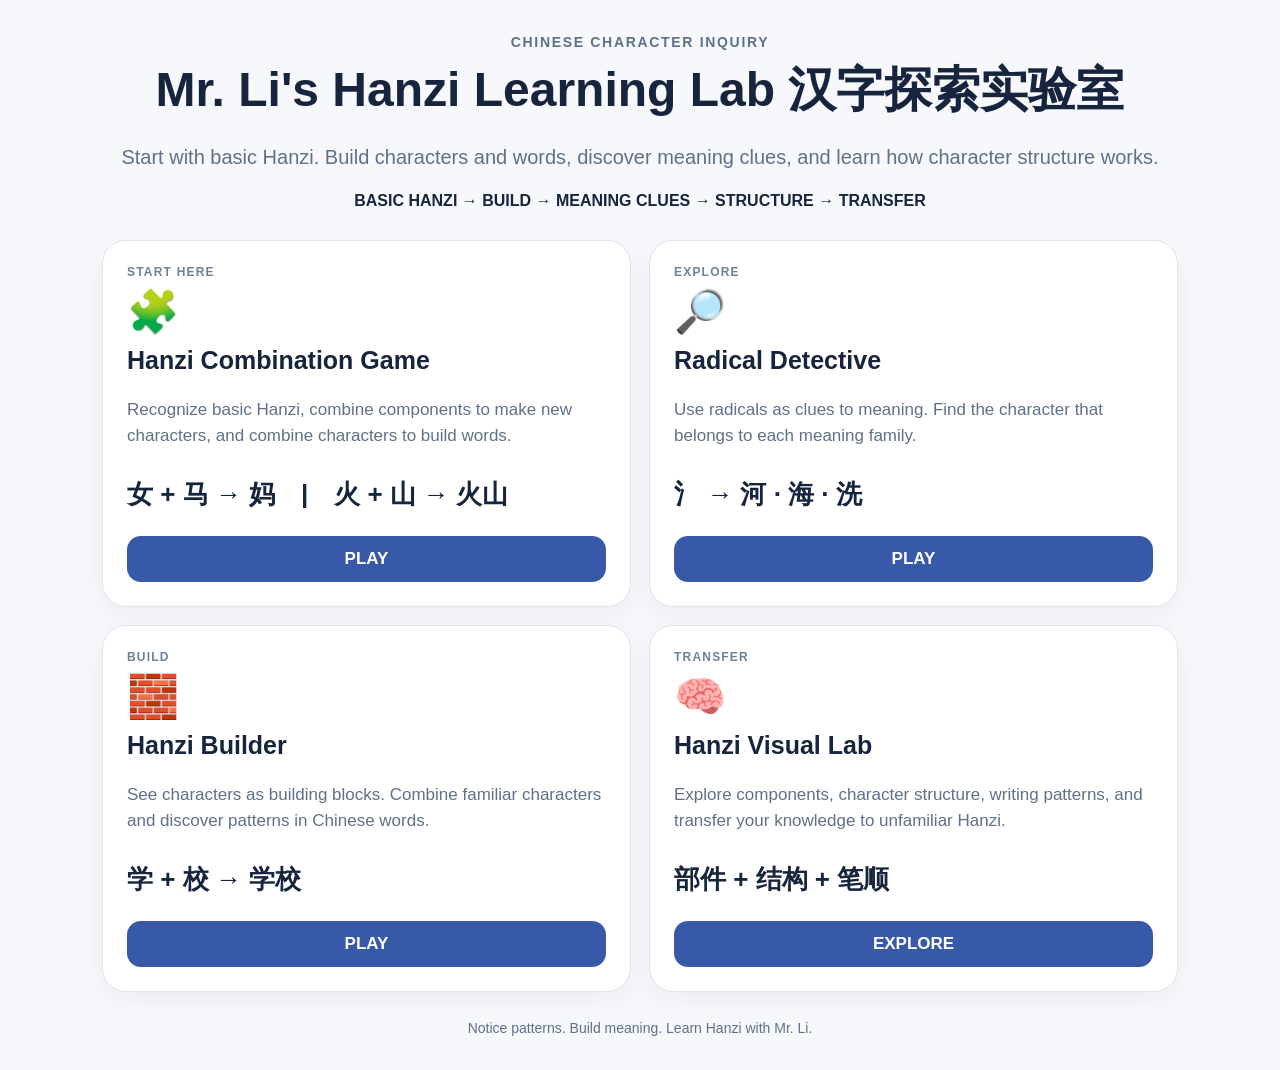
==== commit d1e7fe46: "Restore single Mr. Li Hanzi Learning Lab homepage" ====
--- a/index.html
+++ b/index.html
@@ -1,127 +1,30 @@
 <!doctype html>
 <html lang="en">
 <head>
-  <meta charset="utf-8">
-  <meta name="viewport" content="width=device-width, initial-scale=1">
-  <meta name="theme-color" content="#153d63">
-  <meta name="description" content="An interactive Chinese character learning game for recognizing, building, and writing Hanzi.">
-  <title>Hanzi Learning Lab · 汉字探索实验室</title>
-  <link rel="stylesheet" href="styles.css">
+<meta charset="utf-8">
+<meta name="viewport" content="width=device-width,initial-scale=1">
+<title>Mr. Li's Hanzi Learning Lab</title>
+<style>
+*{box-sizing:border-box}body{margin:0;background:#f7f8fb;color:#17243d;font-family:Arial,"Noto Sans",sans-serif}
+.wrap{max-width:1120px;margin:auto;padding:34px 22px}.hero{text-align:center;margin-bottom:30px}
+.kicker{font-size:14px;font-weight:900;letter-spacing:.12em;color:#607089}.hero h1{font-size:48px;margin:8px 0}.cn{font-family:"PingFang SC","Microsoft YaHei",sans-serif}
+.hero p{font-size:20px;color:#607089;line-height:1.5}.path{font-weight:800;margin-top:14px}
+.grid{display:grid;grid-template-columns:repeat(2,1fr);gap:18px}.card{background:white;border:1px solid #dfe5ee;border-radius:24px;padding:24px;box-shadow:0 8px 24px #17243d0d;display:flex;flex-direction:column}
+.step{font-size:12px;font-weight:900;letter-spacing:.1em;color:#718099}.icon{font-size:42px;margin-top:8px}.card h2{font-size:25px;margin:10px 0 5px}.card p{color:#607089;font-size:17px;line-height:1.5;flex:1}.example{font-size:26px;font-weight:800;margin:12px 0}.btn{display:block;text-align:center;text-decoration:none;background:#3859a8;color:white;border-radius:14px;padding:13px 16px;font-size:17px;font-weight:900;margin-top:12px}
+.footer{text-align:center;color:#607089;margin-top:28px;font-size:14px}
+@media(max-width:800px){.grid{grid-template-columns:1fr}.hero h1{font-size:38px}}
+</style>
 </head>
-<body>
-  <div class="page-shell">
-    <header class="site-header">
-      <a class="brand" href="#" aria-label="Hanzi Learning Lab home">
-        <span class="brand-mark" aria-hidden="true">字</span>
-        <span><strong>Hanzi Learning Lab</strong><small>汉字探索实验室</small></span>
-      </a>
-      <button class="quiet-button" id="restartButton" type="button">Restart</button>
-    </header>
-
-    <main>
-      <section class="hero" id="introScreen" aria-labelledby="heroTitle">
-        <div class="hero-copy">
-          <p class="eyebrow">SEE THE SYSTEM · BUILD THE MEANING</p>
-          <h1 id="heroTitle">Chinese characters are built from patterns.</h1>
-          <p class="hero-text">Learn the building blocks, combine them into characters and words, then use structure rules to solve a mixed challenge.</p>
-          <div class="hero-actions">
-            <button class="primary-button" id="startButton" type="button">Start the lab <span aria-hidden="true">→</span></button>
-            <span class="time-note">4 steps · about 15–20 minutes</span>
-          </div>
-        </div>
-        <div class="hero-visual" aria-label="Character combination examples">
-          <div class="tile tile-a">女</div><span>+</span><div class="tile tile-b">马</div><span>→</span><div class="tile tile-result">妈</div>
-          <div class="visual-caption">components → one character</div>
-          <div class="word-example"><span>火</span><span>山</span><strong>火山</strong></div>
-          <div class="visual-caption">characters → one word</div>
-        </div>
-      </section>
-
-      <section class="game-shell is-hidden" id="gameScreen" aria-live="polite">
-        <nav class="stepper" aria-label="Learning steps">
-          <button class="step-tab" data-step="0" type="button"><span>1</span><b>Meanings</b></button>
-          <button class="step-tab" data-step="1" type="button"><span>2</span><b>Build</b></button>
-          <button class="step-tab" data-step="2" type="button"><span>3</span><b>Write</b></button>
-          <button class="step-tab" data-step="3" type="button"><span>4</span><b>Challenge</b></button>
-        </nav>
-
-        <div class="progress-row">
-          <div>
-            <span class="progress-label" id="stageLabel">STEP 1 OF 4</span>
-            <strong id="screenCount">1 / 1</strong>
-          </div>
-          <div class="progress-track" role="progressbar" aria-label="Course progress" aria-valuemin="0" aria-valuemax="100" aria-valuenow="0">
-            <div class="progress-fill" id="progressFill"></div>
-          </div>
-          <span class="mastery-count" id="masteryCount">0 mastered</span>
-        </div>
-
-        <article class="learning-card" id="learningCard"></article>
-
-        <div class="navigation-row">
-          <button class="secondary-button" id="backButton" type="button"><span aria-hidden="true">←</span> Back</button>
-          <div class="gate-message" id="gateMessage" role="status"></div>
-          <button class="primary-button" id="nextButton" type="button">Next <span aria-hidden="true">→</span></button>
-        </div>
-      </section>
-
-      <section class="finish-screen is-hidden" id="finishScreen" aria-labelledby="finishTitle">
-        <div class="completion-seal" aria-hidden="true">成</div>
-        <p class="eyebrow">LAB COMPLETE</p>
-        <h2 id="finishTitle">You can see how Hanzi works.</h2>
-        <p id="finishSummary"></p>
-        <div class="result-card" id="resultCard"></div>
-        <div class="takeaway-grid">
-          <div><span>COMPONENTS</span><strong>女 + 马 → 妈</strong><p>Parts fit inside one character square.</p></div>
-          <div><span>CHARACTERS</span><strong>火 + 山 → 火山</strong><p>Complete characters stay separate to form a word.</p></div>
-          <div><span>WRITING</span><strong>结构 → 笔顺</strong><p>Structure helps you predict a sensible writing path.</p></div>
-        </div>
-        <div class="finish-actions">
-          <button class="primary-button" id="submitResultButton" type="button">Submit result</button>
-          <button class="primary-button" id="playAgainButton" type="button">Play again</button>
-          <button class="secondary-button" id="reviewButton" type="button">Review the character map</button>
-        </div>
-        <p class="submission-status" id="submissionStatus" role="status"></p>
-      </section>
-
-      <dialog class="student-dialog" id="studentDialog">
-        <form method="dialog" id="studentForm">
-          <p class="eyebrow">BEFORE YOU START</p>
-          <h2>Who is playing?</h2>
-          <p class="form-note">Use your classroom nickname. Do not enter your full name, email, or student number.</p>
-          <label for="nicknameInput">Nickname</label>
-          <input id="nicknameInput" name="nickname" type="text" maxlength="24" autocomplete="off" required placeholder="e.g. Panda7">
-          <label for="classInput">Class</label>
-          <select id="classInput" name="className" required>
-            <option value="">Choose your class</option>
-            <option>Grade 8</option>
-            <option>Grade 9</option>
-            <option>Grade 10</option>
-            <option>Grade 11</option>
-            <option>IB DP1</option>
-            <option>Other</option>
-          </select>
-          <p class="form-error" id="studentFormError" role="alert"></p>
-          <div class="dialog-actions"><button class="secondary-button" id="cancelStudent" type="button">Cancel</button><button class="primary-button" type="submit">Start the lab →</button></div>
-        </form>
-      </dialog>
-
-      <dialog class="reference-dialog" id="referenceDialog">
-        <div class="dialog-heading"><div><p class="eyebrow">QUICK REFERENCE</p><h2>Character map</h2></div><button class="icon-button" id="closeReference" aria-label="Close reference" type="button">×</button></div>
-        <div class="reference-columns">
-          <div><h3>Building blocks</h3><div id="referenceCharacters" class="mini-grid"></div></div>
-          <div><h3>Build one character</h3><div id="referenceCombinations" class="reference-list"></div></div>
-          <div><h3>Build a word</h3><div id="referenceWords" class="reference-list"></div></div>
-        </div>
-      </dialog>
-    </main>
-
-    <footer>
-      <p>Notice the parts. Use the structure. Predict, check, and write.</p>
-      <button id="referenceButton" type="button">Open character map</button>
-    </footer>
-  </div>
-  <script src="results-config.js"></script>
-  <script src="app.js"></script>
-</body>
-</html>
+<body><main class="wrap">
+<section class="hero"><div class="kicker">CHINESE CHARACTER INQUIRY</div>
+<h1>Mr. Li's Hanzi Learning Lab <span class="cn">汉字探索实验室</span></h1>
+<p>Start with basic Hanzi. Build characters and words, discover meaning clues, and learn how character structure works.</p>
+<div class="path">BASIC HANZI → BUILD → MEANING CLUES → STRUCTURE → TRANSFER</div></section>
+<section class="grid">
+<article class="card"><div class="step">START HERE</div><div class="icon">🧩</div><h2>Hanzi Combination Game</h2><p>Recognize basic Hanzi, combine components to make new characters, and combine characters to build words.</p><div class="example cn">女 + 马 → 妈　|　火 + 山 → 火山</div><a class="btn" href="hanzi-combination-game.html">PLAY</a></article>
+<article class="card"><div class="step">EXPLORE</div><div class="icon">🔎</div><h2>Radical Detective</h2><p>Use radicals as clues to meaning. Find the character that belongs to each meaning family.</p><div class="example cn">氵 → 河 · 海 · 洗</div><a class="btn" href="radical-detective.html">PLAY</a></article>
+<article class="card"><div class="step">BUILD</div><div class="icon">🧱</div><h2>Hanzi Builder</h2><p>See characters as building blocks. Combine familiar characters and discover patterns in Chinese words.</p><div class="example cn">学 + 校 → 学校</div><a class="btn" href="hanzi-builder.html">PLAY</a></article>
+<article class="card"><div class="step">TRANSFER</div><div class="icon">🧠</div><h2>Hanzi Visual Lab</h2><p>Explore components, character structure, writing patterns, and transfer your knowledge to unfamiliar Hanzi.</p><div class="example cn">部件 + 结构 + 笔顺</div><a class="btn" href="hanzi-visual-lab.html">EXPLORE</a></article>
+</section>
+<div class="footer">Notice patterns. Build meaning. Learn Hanzi with Mr. Li.</div>
+</main></body></html>
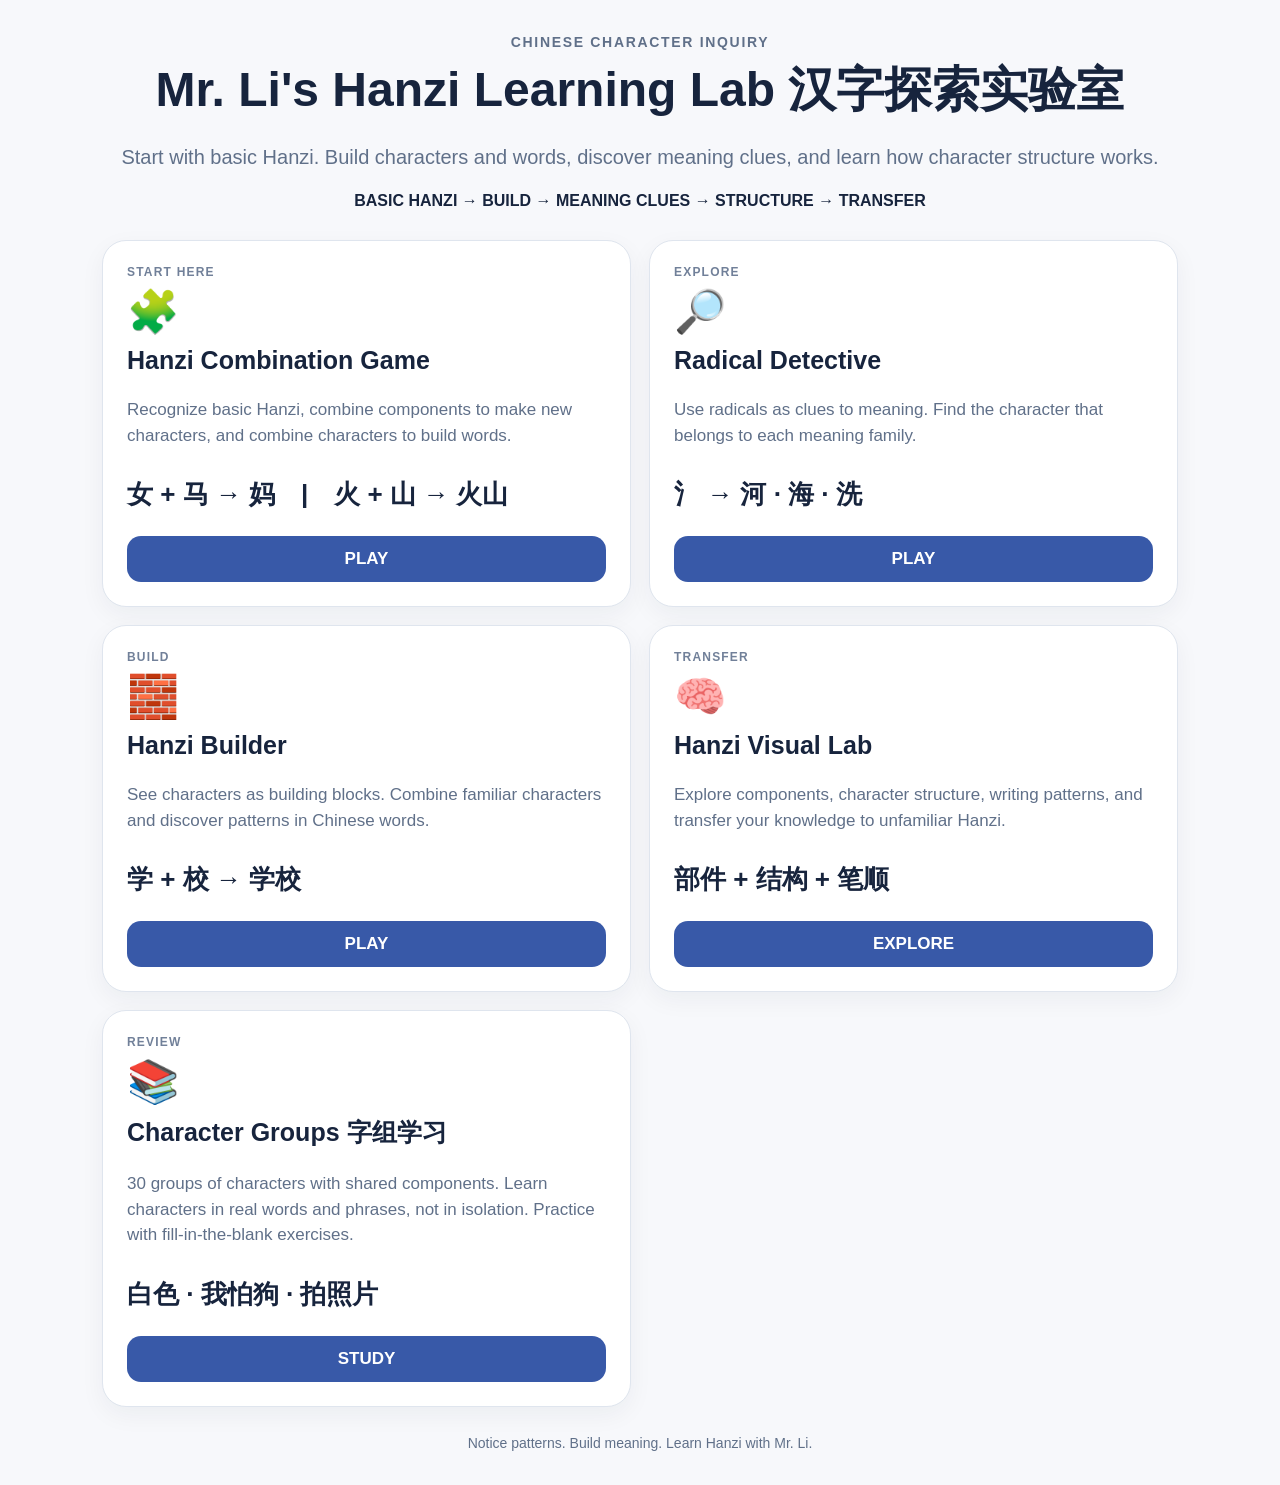
==== commit 5454dab9: "Add: hanzi-groups.html - 30 character groups with contextual word learning and fill-in-blank practic" ====
--- a/index.html
+++ b/index.html
@@ -25,6 +25,7 @@
 <article class="card"><div class="step">EXPLORE</div><div class="icon">🔎</div><h2>Radical Detective</h2><p>Use radicals as clues to meaning. Find the character that belongs to each meaning family.</p><div class="example cn">氵 → 河 · 海 · 洗</div><a class="btn" href="radical-detective.html">PLAY</a></article>
 <article class="card"><div class="step">BUILD</div><div class="icon">🧱</div><h2>Hanzi Builder</h2><p>See characters as building blocks. Combine familiar characters and discover patterns in Chinese words.</p><div class="example cn">学 + 校 → 学校</div><a class="btn" href="hanzi-builder.html">PLAY</a></article>
 <article class="card"><div class="step">TRANSFER</div><div class="icon">🧠</div><h2>Hanzi Visual Lab</h2><p>Explore components, character structure, writing patterns, and transfer your knowledge to unfamiliar Hanzi.</p><div class="example cn">部件 + 结构 + 笔顺</div><a class="btn" href="hanzi-visual-lab.html">EXPLORE</a></article>
+<article class="card"><div class="step">REVIEW</div><div class="icon">📚</div><h2>Character Groups <span class="cn">字组学习</span></h2><p>30 groups of characters with shared components. Learn characters in real words and phrases, not in isolation. Practice with fill-in-the-blank exercises.</p><div class="example cn">白色 · 我怕狗 · 拍照片</div><a class="btn" href="hanzi-groups.html">STUDY</a></article>
 </section>
 <div class="footer">Notice patterns. Build meaning. Learn Hanzi with Mr. Li.</div>
 </main></body></html>
